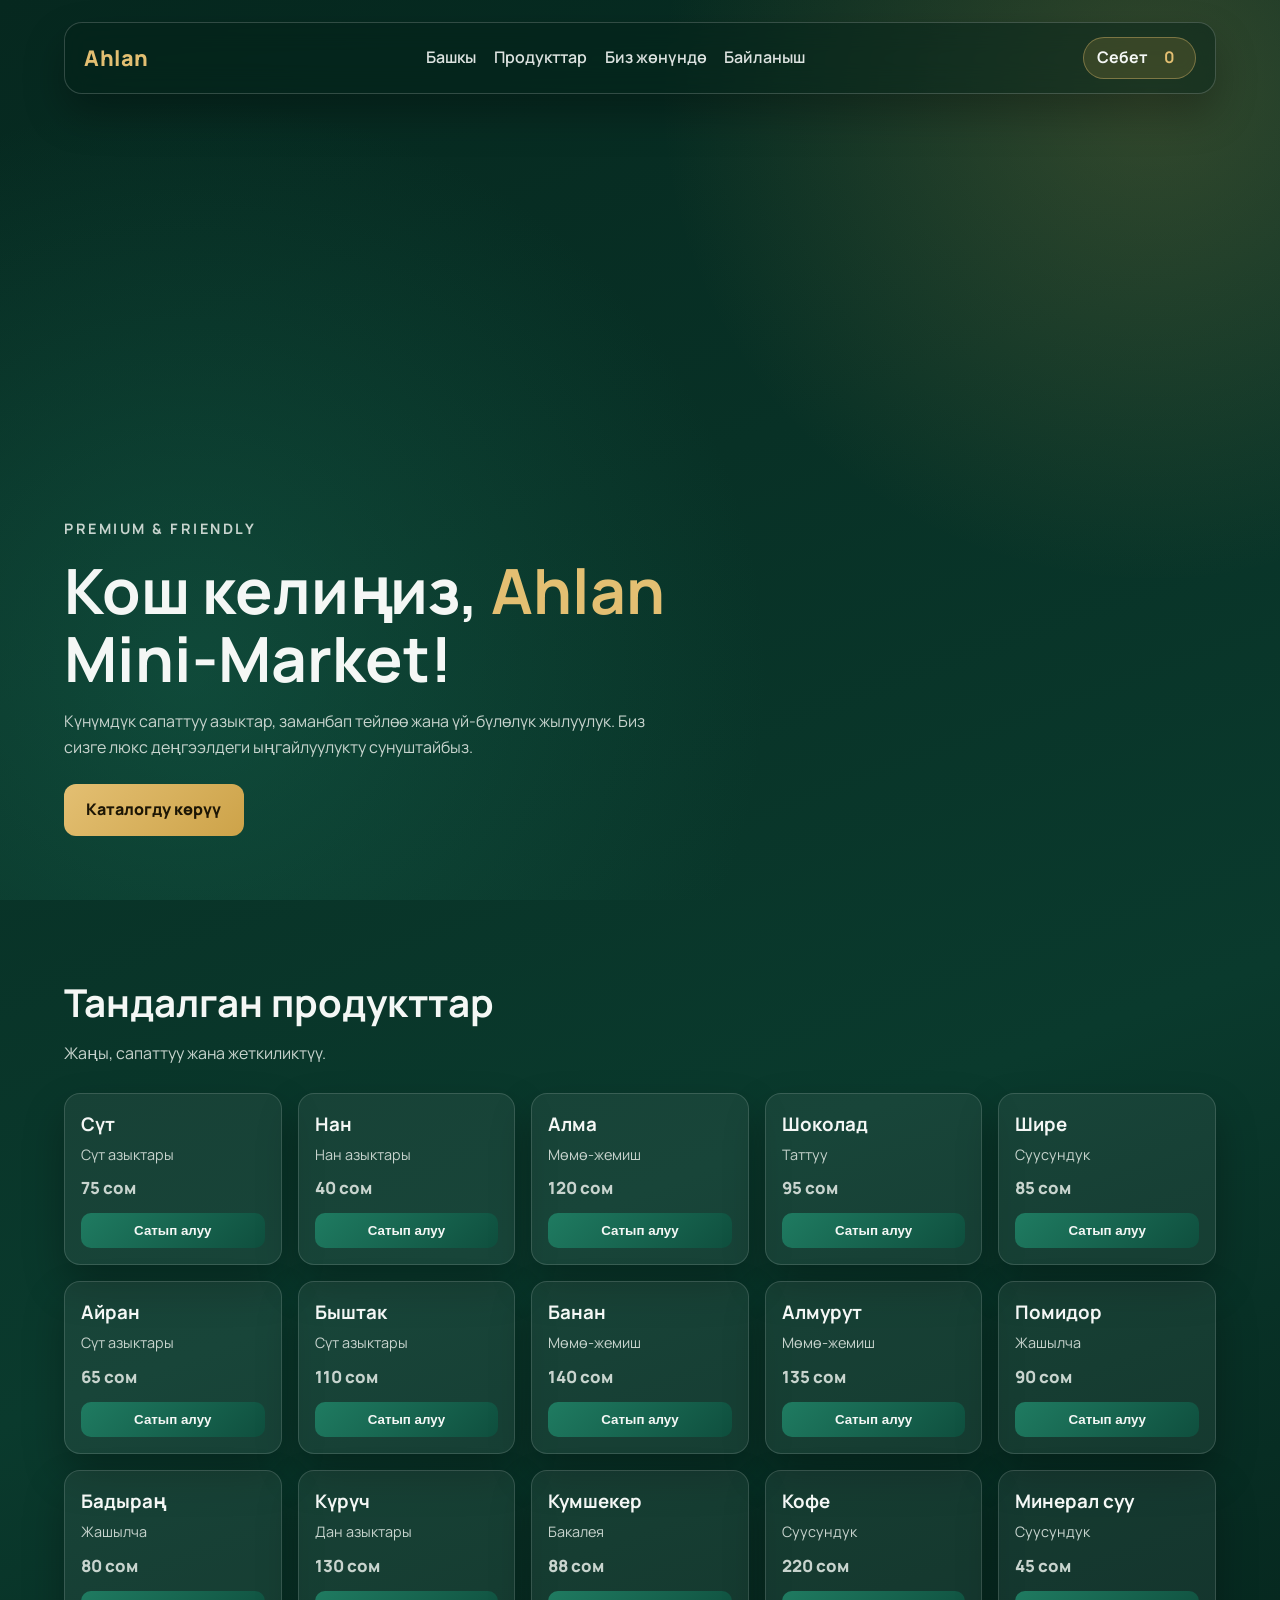
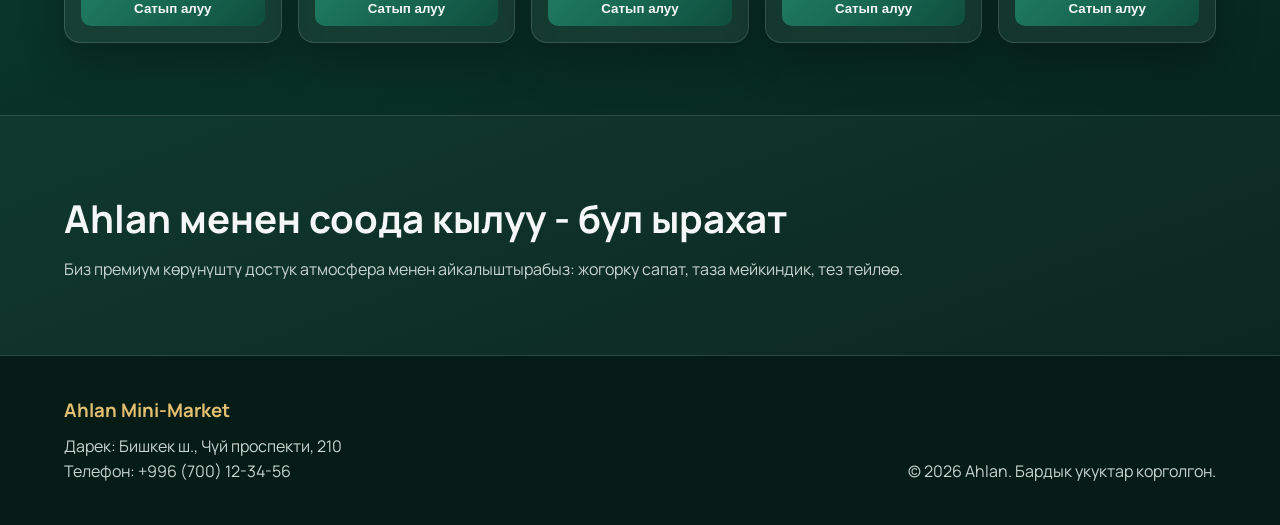
==== index.html @ 3bc0af4e "Add Ahlan Mini Market site" ====
<!DOCTYPE html>
<html lang="ky">
<head>
    <meta charset="UTF-8">
    <meta name="viewport" content="width=device-width, initial-scale=1.0">
    <title>Ahlan Mini-Market | Premium & Friendly</title>
    <meta name="description" content="Ahlan Mini-Market - сапаттуу азыктар, жагымдуу сервис, премиум тажрыйба.">
    <link rel="preconnect" href="https://fonts.googleapis.com">
    <link rel="preconnect" href="https://fonts.gstatic.com" crossorigin>
    <link href="https://fonts.googleapis.com/css2?family=Manrope:wght@400;500;700;800&display=swap" rel="stylesheet">
    <link rel="stylesheet" href="style.css">
</head>
<body>
    <header class="hero" id="home">
        <nav class="navbar">
            <div class="brand">Ahlan</div>
            <ul class="nav-links">
                <li><a href="#home">Башкы</a></li>
                <li><a href="#products">Продукттар</a></li>
                <li><a href="#about">Биз жөнүндө</a></li>
                <li><a href="#contact">Байланыш</a></li>
            </ul>
            <div class="cart-pill" aria-label="Себет">
                <span>Себет</span>
                <strong id="cartCount">0</strong>
            </div>
        </nav>

        <div class="hero-content reveal">
            <p class="eyebrow">Premium & Friendly</p>
            <h1>Кош келиңиз, <span>Ahlan</span> Mini-Market!</h1>
            <p>
                Күнүмдүк сапаттуу азыктар, заманбап тейлөө жана үй-бүлөлүк жылуулук.
                Биз сизге люкс деңгээлдеги ыңгайлуулукту сунуштайбыз.
            </p>
            <a href="#products" class="hero-btn">Каталогду көрүү</a>
        </div>
    </header>

    <main>
        <section class="products section reveal" id="products">
            <div class="section-head">
                <h2>Тандалган продукттар</h2>
                <p>Жаңы, сапаттуу жана жеткиликтүү.</p>
            </div>

            <div class="product-grid">
                <article class="product-card">
                    <h3>Сүт</h3>
                    <p class="category">Сүт азыктары</p>
                    <p class="price">75 сом</p>
                    <button class="buy-btn">Сатып алуу</button>
                </article>
                <article class="product-card">
                    <h3>Нан</h3>
                    <p class="category">Нан азыктары</p>
                    <p class="price">40 сом</p>
                    <button class="buy-btn">Сатып алуу</button>
                </article>
                <article class="product-card">
                    <h3>Алма</h3>
                    <p class="category">Мөмө-жемиш</p>
                    <p class="price">120 сом</p>
                    <button class="buy-btn">Сатып алуу</button>
                </article>
                <article class="product-card">
                    <h3>Шоколад</h3>
                    <p class="category">Таттуу</p>
                    <p class="price">95 сом</p>
                    <button class="buy-btn">Сатып алуу</button>
                </article>
                <article class="product-card">
                    <h3>Шире</h3>
                    <p class="category">Суусундук</p>
                    <p class="price">85 сом</p>
                    <button class="buy-btn">Сатып алуу</button>
                </article>

                <article class="product-card">
                    <h3>Айран</h3>
                    <p class="category">Сүт азыктары</p>
                    <p class="price">65 сом</p>
                    <button class="buy-btn">Сатып алуу</button>
                </article>
                <article class="product-card">
                    <h3>Быштак</h3>
                    <p class="category">Сүт азыктары</p>
                    <p class="price">110 сом</p>
                    <button class="buy-btn">Сатып алуу</button>
                </article>
                <article class="product-card">
                    <h3>Банан</h3>
                    <p class="category">Мөмө-жемиш</p>
                    <p class="price">140 сом</p>
                    <button class="buy-btn">Сатып алуу</button>
                </article>
                <article class="product-card">
                    <h3>Алмурут</h3>
                    <p class="category">Мөмө-жемиш</p>
                    <p class="price">135 сом</p>
                    <button class="buy-btn">Сатып алуу</button>
                </article>
                <article class="product-card">
                    <h3>Помидор</h3>
                    <p class="category">Жашылча</p>
                    <p class="price">90 сом</p>
                    <button class="buy-btn">Сатып алуу</button>
                </article>
                <article class="product-card">
                    <h3>Бадыраң</h3>
                    <p class="category">Жашылча</p>
                    <p class="price">80 сом</p>
                    <button class="buy-btn">Сатып алуу</button>
                </article>
                <article class="product-card">
                    <h3>Күрүч</h3>
                    <p class="category">Дан азыктары</p>
                    <p class="price">130 сом</p>
                    <button class="buy-btn">Сатып алуу</button>
                </article>
                <article class="product-card">
                    <h3>Кумшекер</h3>
                    <p class="category">Бакалея</p>
                    <p class="price">88 сом</p>
                    <button class="buy-btn">Сатып алуу</button>
                </article>
                <article class="product-card">
                    <h3>Кофе</h3>
                    <p class="category">Суусундук</p>
                    <p class="price">220 сом</p>
                    <button class="buy-btn">Сатып алуу</button>
                </article>
                <article class="product-card">
                    <h3>Минерал суу</h3>
                    <p class="category">Суусундук</p>
                    <p class="price">45 сом</p>
                    <button class="buy-btn">Сатып алуу</button>
                </article>
            </div>
        </section>

        <section class="about section reveal" id="about">
            <h2>Ahlan менен соода кылуу - бул ырахат</h2>
            <p>
                Биз премиум көрүнүштү достук атмосфера менен айкалыштырабыз:
                жогорку сапат, таза мейкиндик, тез тейлөө.
            </p>
        </section>
    </main>

    <footer class="footer reveal" id="contact">
        <div>
            <h3>Ahlan Mini-Market</h3>
            <p>Дарек: Бишкек ш., Чүй проспекти, 210</p>
            <p>Телефон: +996 (700) 12-34-56</p>
        </div>
        <p class="copyright">© 2026 Ahlan. Бардык укуктар корголгон.</p>
    </footer>

    <script src="index.js"></script>
</body>
</html>
---- style.css ----
:root {
    --emerald-900: #06281f;
    --emerald-800: #0a3a2d;
    --emerald-700: #0f4f3e;
    --emerald-500: #1f7b61;
    --gold-500: #cda349;
    --gold-400: #e3bf72;
    --text-light: #f4f7f5;
    --text-muted: #c8d4ce;
    --card-bg: rgba(255, 255, 255, 0.06);
    --glass-border: rgba(255, 255, 255, 0.18);
    --shadow: 0 20px 40px rgba(0, 0, 0, 0.28);
}

* {
    box-sizing: border-box;
    margin: 0;
    padding: 0;
}

html {
    scroll-behavior: smooth;
}

body {
    font-family: "Manrope", sans-serif;
    background: linear-gradient(160deg, var(--emerald-900) 0%, var(--emerald-800) 55%, #031b15 100%);
    color: var(--text-light);
    line-height: 1.6;
}

.hero {
    min-height: 100vh;
    padding: 1.2rem 5vw 4rem;
    display: flex;
    flex-direction: column;
    justify-content: space-between;
    background:
        radial-gradient(circle at 90% 10%, rgba(205, 163, 73, 0.22), transparent 35%),
        radial-gradient(circle at 15% 75%, rgba(31, 123, 97, 0.33), transparent 45%);
}

.navbar {
    position: sticky;
    top: 0;
    z-index: 100;
    margin-top: 0.2rem;
    padding: 0.85rem 1.2rem;
    border-radius: 18px;
    display: flex;
    justify-content: space-between;
    align-items: center;
    backdrop-filter: blur(14px);
    -webkit-backdrop-filter: blur(14px);
    border: 1px solid var(--glass-border);
    background: rgba(4, 32, 24, 0.45);
    box-shadow: var(--shadow);
}

.brand {
    font-size: 1.35rem;
    font-weight: 800;
    letter-spacing: 0.5px;
    color: var(--gold-400);
}

.nav-links {
    list-style: none;
    display: flex;
    gap: 1.1rem;
}

.nav-links a {
    text-decoration: none;
    color: var(--text-light);
    font-weight: 600;
    opacity: 0.9;
    transition: opacity 0.25s ease, color 0.25s ease;
}

.nav-links a:hover {
    opacity: 1;
    color: var(--gold-400);
}

.nav-links a.active-link {
    color: var(--gold-400);
}

.cart-pill {
    display: flex;
    gap: 0.55rem;
    align-items: center;
    background: rgba(205, 163, 73, 0.17);
    border: 1px solid rgba(227, 191, 114, 0.4);
    border-radius: 999px;
    padding: 0.45rem 0.85rem;
    font-weight: 700;
}

#cartCount {
    min-width: 1.5rem;
    text-align: center;
    color: var(--gold-400);
}

.hero-content {
    max-width: 680px;
    margin-top: 7rem;
}

.eyebrow {
    color: var(--gold-400);
    text-transform: uppercase;
    letter-spacing: 2.5px;
    font-weight: 700;
    margin-bottom: 1rem;
    font-size: 0.9rem;
}

.hero-content h1 {
    font-size: clamp(2rem, 5vw, 3.9rem);
    line-height: 1.1;
    margin-bottom: 1rem;
}

.hero-content h1 span {
    color: var(--gold-400);
}

.hero-content p {
    color: var(--text-muted);
    max-width: 62ch;
}

.hero-btn {
    margin-top: 1.5rem;
    display: inline-block;
    text-decoration: none;
    color: #1d1605;
    background: linear-gradient(135deg, var(--gold-400), var(--gold-500));
    padding: 0.82rem 1.4rem;
    border-radius: 12px;
    font-weight: 800;
    transition: transform 0.3s ease, box-shadow 0.3s ease;
}

.hero-btn:hover {
    transform: translateY(-3px);
    box-shadow: 0 14px 30px rgba(227, 191, 114, 0.3);
}

.section {
    padding: 4.5rem 5vw;
}

.section-head {
    margin-bottom: 1.6rem;
}

.section h2 {
    font-size: clamp(1.5rem, 3vw, 2.4rem);
    margin-bottom: 0.5rem;
}

.section p {
    color: var(--text-muted);
}

.product-grid {
    display: grid;
    grid-template-columns: repeat(auto-fit, minmax(200px, 1fr));
    gap: 1rem;
}

.product-card {
    background: var(--card-bg);
    border: 1px solid rgba(255, 255, 255, 0.14);
    border-radius: 16px;
    padding: 1rem;
    box-shadow: var(--shadow);
    transition: transform 0.3s ease, border-color 0.3s ease;
}

.product-card:hover {
    transform: scale(1.04);
    border-color: rgba(227, 191, 114, 0.5);
}

.product-card h3 {
    margin-bottom: 0.2rem;
}

.category {
    font-size: 0.9rem;
    color: #9fb4ab;
}

.price {
    color: var(--gold-400);
    font-size: 1.05rem;
    font-weight: 800;
    margin: 0.6rem 0 0.7rem;
}

.buy-btn {
    border: none;
    border-radius: 10px;
    width: 100%;
    padding: 0.62rem 0.8rem;
    font-weight: 700;
    color: var(--text-light);
    background: linear-gradient(135deg, var(--emerald-500), var(--emerald-700));
    cursor: pointer;
    transition: transform 0.25s ease, filter 0.25s ease;
}

.buy-btn:hover {
    transform: translateY(-2px);
    filter: brightness(1.12);
}

.about {
    background: rgba(255, 255, 255, 0.03);
    border-top: 1px solid rgba(255, 255, 255, 0.12);
    border-bottom: 1px solid rgba(255, 255, 255, 0.12);
}

.footer {
    padding: 2.5rem 5vw;
    display: flex;
    justify-content: space-between;
    gap: 1rem;
    flex-wrap: wrap;
    background: #041c15;
}

.footer h3 {
    color: var(--gold-400);
    margin-bottom: 0.5rem;
}

.footer p {
    color: var(--text-muted);
}

.copyright {
    align-self: flex-end;
}

.reveal {
    opacity: 0;
    transform: translateY(28px);
    transition: opacity 0.75s ease, transform 0.75s ease;
}

.reveal.show {
    opacity: 1;
    transform: translateY(0);
}

@media (max-width: 920px) {
    .navbar {
        flex-wrap: wrap;
        gap: 0.7rem;
    }

    .nav-links {
        order: 3;
        width: 100%;
        justify-content: center;
        padding-top: 0.4rem;
    }

    .hero-content {
        margin-top: 4.8rem;
    }
}

@media (max-width: 560px) {
    .hero {
        padding: 1rem 1rem 2.5rem;
    }

    .section {
        padding: 3.2rem 1rem;
    }

    .footer {
        padding: 2rem 1rem;
    }
}
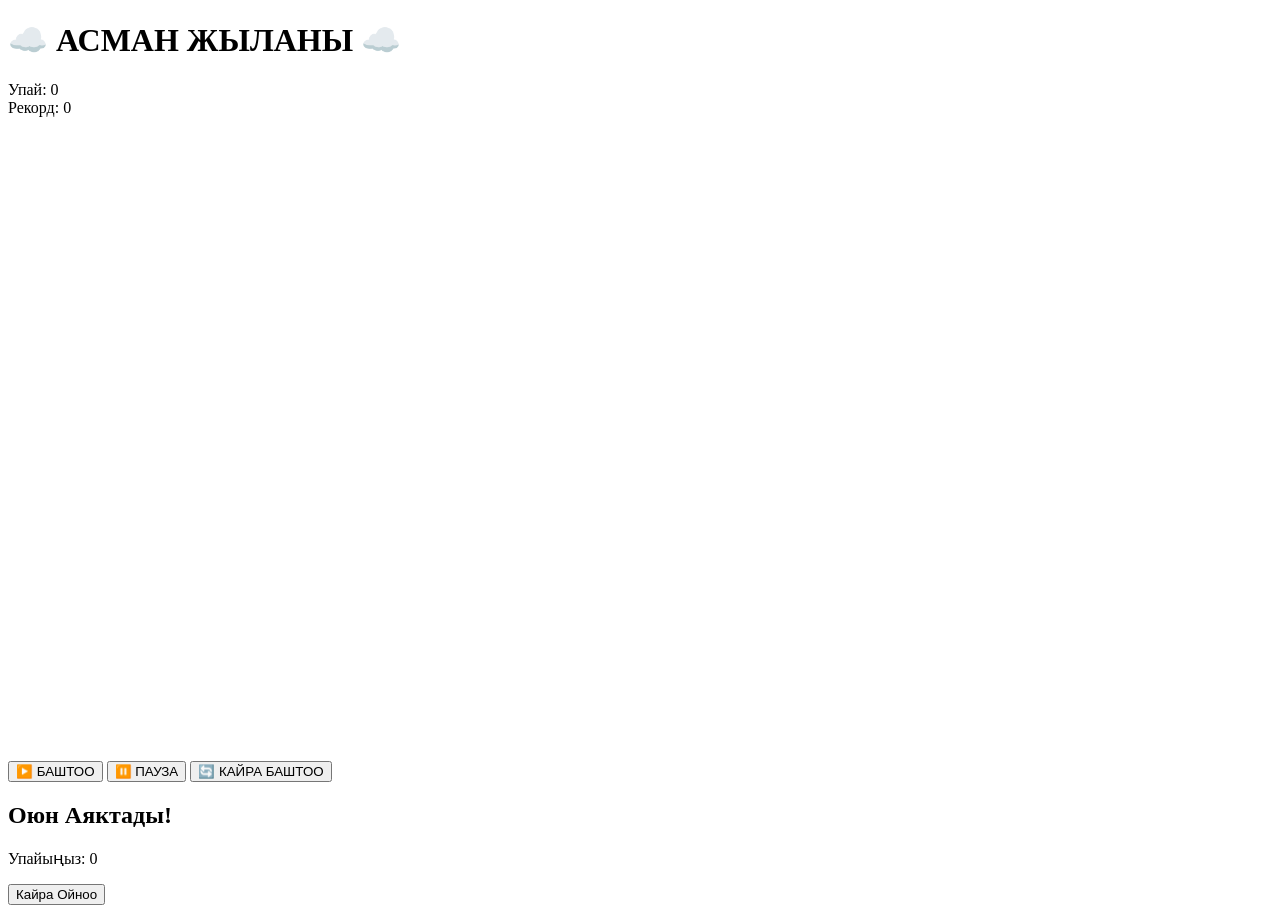
==== commit d76dae7b: "Add index.html" ====
--- a/index.html
+++ b/index.html
@@ -1,162 +1,35 @@
 <!DOCTYPE html>
 <html lang="ky">
 <head>
-    <meta charset="UTF-8">
-    <meta name="viewport" content="width=device-width, initial-scale=1.0">
-    <title>Ahlan Mini-Market | Premium & Friendly</title>
-    <meta name="description" content="Ahlan Mini-Market - сапаттуу азыктар, жагымдуу сервис, премиум тажрыйба.">
-    <link rel="preconnect" href="https://fonts.googleapis.com">
-    <link rel="preconnect" href="https://fonts.gstatic.com" crossorigin>
-    <link href="https://fonts.googleapis.com/css2?family=Manrope:wght@400;500;700;800&display=swap" rel="stylesheet">
-    <link rel="stylesheet" href="style.css">
+  <meta charset="UTF-8">
+  <meta name="viewport" content="width=device-width, initial-scale=1.0">
+  <title>☁️ АСМАН ЖЫЛАНЫ ☁️</title>
+  <link rel="stylesheet" href="style.css">
 </head>
 <body>
-    <header class="hero" id="home">
-        <nav class="navbar">
-            <div class="brand">Ahlan</div>
-            <ul class="nav-links">
-                <li><a href="#home">Башкы</a></li>
-                <li><a href="#products">Продукттар</a></li>
-                <li><a href="#about">Биз жөнүндө</a></li>
-                <li><a href="#contact">Байланыш</a></li>
-            </ul>
-            <div class="cart-pill" aria-label="Себет">
-                <span>Себет</span>
-                <strong id="cartCount">0</strong>
-            </div>
-        </nav>
+  <div class="container">
+    <h1>☁️ АСМАН ЖЫЛАНЫ ☁️</h1>
+    
+    <div class="info">
+      <div>Упай: <span id="score">0</span></div>
+      <div>Рекорд: <span id="highscore">0</span></div>
+    </div>
 
-        <div class="hero-content reveal">
-            <p class="eyebrow">Premium & Friendly</p>
-            <h1>Кош келиңиз, <span>Ahlan</span> Mini-Market!</h1>
-            <p>
-                Күнүмдүк сапаттуу азыктар, заманбап тейлөө жана үй-бүлөлүк жылуулук.
-                Биз сизге люкс деңгээлдеги ыңгайлуулукту сунуштайбыз.
-            </p>
-            <a href="#products" class="hero-btn">Каталогду көрүү</a>
-        </div>
-    </header>
+    <canvas id="gameCanvas" width="640" height="640"></canvas>
 
-    <main>
-        <section class="products section reveal" id="products">
-            <div class="section-head">
-                <h2>Тандалган продукттар</h2>
-                <p>Жаңы, сапаттуу жана жеткиликтүү.</p>
-            </div>
+    <div class="controls">
+      <button id="startBtn">▶️ БАШТОО</button>
+      <button id="pauseBtn">⏸️ ПАУЗА</button>
+      <button id="restartBtn">🔄 КАЙРА БАШТОО</button>
+    </div>
 
-            <div class="product-grid">
-                <article class="product-card">
-                    <h3>Сүт</h3>
-                    <p class="category">Сүт азыктары</p>
-                    <p class="price">75 сом</p>
-                    <button class="buy-btn">Сатып алуу</button>
-                </article>
-                <article class="product-card">
-                    <h3>Нан</h3>
-                    <p class="category">Нан азыктары</p>
-                    <p class="price">40 сом</p>
-                    <button class="buy-btn">Сатып алуу</button>
-                </article>
-                <article class="product-card">
-                    <h3>Алма</h3>
-                    <p class="category">Мөмө-жемиш</p>
-                    <p class="price">120 сом</p>
-                    <button class="buy-btn">Сатып алуу</button>
-                </article>
-                <article class="product-card">
-                    <h3>Шоколад</h3>
-                    <p class="category">Таттуу</p>
-                    <p class="price">95 сом</p>
-                    <button class="buy-btn">Сатып алуу</button>
-                </article>
-                <article class="product-card">
-                    <h3>Шире</h3>
-                    <p class="category">Суусундук</p>
-                    <p class="price">85 сом</p>
-                    <button class="buy-btn">Сатып алуу</button>
-                </article>
+    <div id="gameOver" class="overlay">
+      <h2>Оюн Аяктады!</h2>
+      <p>Упайыңыз: <span id="finalScore">0</span></p>
+      <button id="playAgain">Кайра Ойноо</button>
+    </div>
+  </div>
 
-                <article class="product-card">
-                    <h3>Айран</h3>
-                    <p class="category">Сүт азыктары</p>
-                    <p class="price">65 сом</p>
-                    <button class="buy-btn">Сатып алуу</button>
-                </article>
-                <article class="product-card">
-                    <h3>Быштак</h3>
-                    <p class="category">Сүт азыктары</p>
-                    <p class="price">110 сом</p>
-                    <button class="buy-btn">Сатып алуу</button>
-                </article>
-                <article class="product-card">
-                    <h3>Банан</h3>
-                    <p class="category">Мөмө-жемиш</p>
-                    <p class="price">140 сом</p>
-                    <button class="buy-btn">Сатып алуу</button>
-                </article>
-                <article class="product-card">
-                    <h3>Алмурут</h3>
-                    <p class="category">Мөмө-жемиш</p>
-                    <p class="price">135 сом</p>
-                    <button class="buy-btn">Сатып алуу</button>
-                </article>
-                <article class="product-card">
-                    <h3>Помидор</h3>
-                    <p class="category">Жашылча</p>
-                    <p class="price">90 сом</p>
-                    <button class="buy-btn">Сатып алуу</button>
-                </article>
-                <article class="product-card">
-                    <h3>Бадыраң</h3>
-                    <p class="category">Жашылча</p>
-                    <p class="price">80 сом</p>
-                    <button class="buy-btn">Сатып алуу</button>
-                </article>
-                <article class="product-card">
-                    <h3>Күрүч</h3>
-                    <p class="category">Дан азыктары</p>
-                    <p class="price">130 сом</p>
-                    <button class="buy-btn">Сатып алуу</button>
-                </article>
-                <article class="product-card">
-                    <h3>Кумшекер</h3>
-                    <p class="category">Бакалея</p>
-                    <p class="price">88 сом</p>
-                    <button class="buy-btn">Сатып алуу</button>
-                </article>
-                <article class="product-card">
-                    <h3>Кофе</h3>
-                    <p class="category">Суусундук</p>
-                    <p class="price">220 сом</p>
-                    <button class="buy-btn">Сатып алуу</button>
-                </article>
-                <article class="product-card">
-                    <h3>Минерал суу</h3>
-                    <p class="category">Суусундук</p>
-                    <p class="price">45 сом</p>
-                    <button class="buy-btn">Сатып алуу</button>
-                </article>
-            </div>
-        </section>
-
-        <section class="about section reveal" id="about">
-            <h2>Ahlan менен соода кылуу - бул ырахат</h2>
-            <p>
-                Биз премиум көрүнүштү достук атмосфера менен айкалыштырабыз:
-                жогорку сапат, таза мейкиндик, тез тейлөө.
-            </p>
-        </section>
-    </main>
-
-    <footer class="footer reveal" id="contact">
-        <div>
-            <h3>Ahlan Mini-Market</h3>
-            <p>Дарек: Бишкек ш., Чүй проспекти, 210</p>
-            <p>Телефон: +996 (700) 12-34-56</p>
-        </div>
-        <p class="copyright">© 2026 Ahlan. Бардык укуктар корголгон.</p>
-    </footer>
-
-    <script src="index.js"></script>
+  <script src="script.js"></script>
 </body>
-</html>+</html>
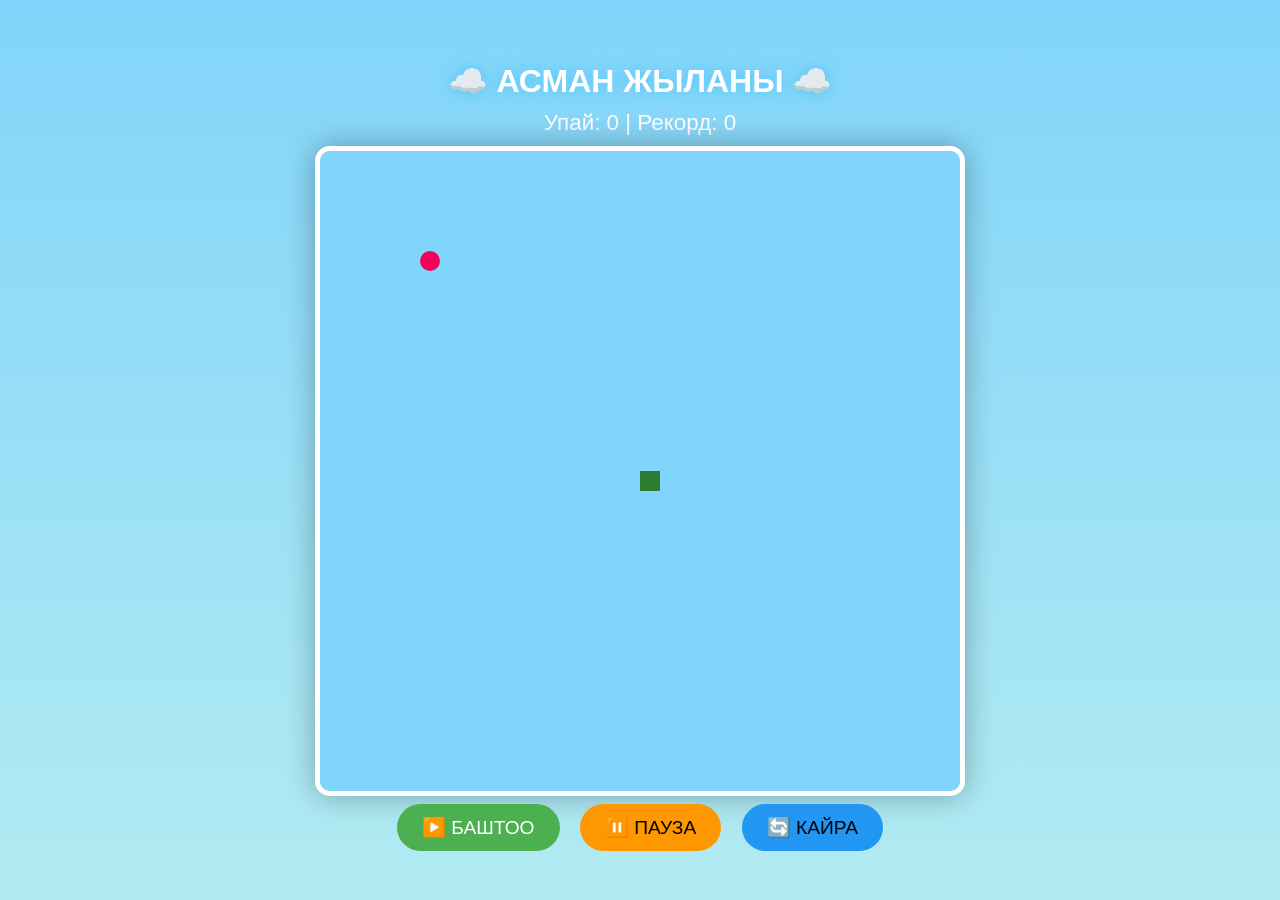
==== commit 2a140ed8: "Enhance HTML layout and add inline styles Added styles and improved layout for the game interface." ====
--- a/index.html
+++ b/index.html
@@ -3,33 +3,138 @@
 <head>
   <meta charset="UTF-8">
   <meta name="viewport" content="width=device-width, initial-scale=1.0">
-  <title>☁️ АСМАН ЖЫЛАНЫ ☁️</title>
-  <link rel="stylesheet" href="style.css">
+  <title>☁️ АСМАН ЖЫЛАНЫ</title>
+  <style>
+    body {
+      margin: 0;
+      padding: 0;
+      background: linear-gradient(180deg, #81d4fa, #b2ebf2);
+      font-family: Arial, sans-serif;
+      display: flex;
+      flex-direction: column;
+      align-items: center;
+      justify-content: center;
+      height: 100vh;
+      color: white;
+    }
+    h1 { text-shadow: 0 0 15px #4fc3f7; margin-bottom: 10px; }
+    .info { font-size: 1.4rem; margin-bottom: 10px; }
+    canvas {
+      border: 5px solid white;
+      border-radius: 15px;
+      box-shadow: 0 0 30px rgba(0,0,0,0.3);
+    }
+    .controls button {
+      padding: 12px 25px;
+      margin: 8px;
+      font-size: 1.2rem;
+      border: none;
+      border-radius: 50px;
+      cursor: pointer;
+    }
+    #startBtn { background: #4caf50; color: white; }
+    #pauseBtn { background: #ff9800; }
+    #restartBtn { background: #2196f3; }
+  </style>
 </head>
 <body>
-  <div class="container">
-    <h1>☁️ АСМАН ЖЫЛАНЫ ☁️</h1>
-    
-    <div class="info">
-      <div>Упай: <span id="score">0</span></div>
-      <div>Рекорд: <span id="highscore">0</span></div>
-    </div>
-
-    <canvas id="gameCanvas" width="640" height="640"></canvas>
-
-    <div class="controls">
-      <button id="startBtn">▶️ БАШТОО</button>
-      <button id="pauseBtn">⏸️ ПАУЗА</button>
-      <button id="restartBtn">🔄 КАЙРА БАШТОО</button>
-    </div>
-
-    <div id="gameOver" class="overlay">
-      <h2>Оюн Аяктады!</h2>
-      <p>Упайыңыз: <span id="finalScore">0</span></p>
-      <button id="playAgain">Кайра Ойноо</button>
-    </div>
+  <h1>☁️ АСМАН ЖЫЛАНЫ ☁️</h1>
+  <div class="info">
+    Упай: <span id="score">0</span> | Рекорд: <span id="highscore">0</span>
+  </div>
+  <canvas id="gameCanvas" width="640" height="640"></canvas>
+  
+  <div class="controls">
+    <button id="startBtn">▶️ БАШТОО</button>
+    <button id="pauseBtn">⏸️ ПАУЗА</button>
+    <button id="restartBtn">🔄 КАЙРА</button>
   </div>
 
-  <script src="script.js"></script>
+  <script>
+    const canvas = document.getElementById("gameCanvas");
+    const ctx = canvas.getContext("2d");
+    const scoreEl = document.getElementById("score");
+    const highscoreEl = document.getElementById("highscore");
+
+    const grid = 20;
+    let snake = [{ x: 320, y: 320 }];
+    let dx = grid, dy = 0;
+    let food = { x: 100, y: 100 };
+    let score = 0;
+    let gameInterval;
+
+    function randomFood() {
+      food.x = Math.floor(Math.random() * 32) * grid;
+      food.y = Math.floor(Math.random() * 32) * grid;
+    }
+
+    function draw() {
+      // Background
+      ctx.fillStyle = "#81d4fa";
+      ctx.fillRect(0, 0, canvas.width, canvas.height);
+
+      // Snake
+      snake.forEach((part, i) => {
+        ctx.fillStyle = i === 0 ? "#2e7d32" : "#66bb6a";
+        ctx.fillRect(part.x, part.y, grid, grid);
+      });
+
+      // Food
+      ctx.fillStyle = "#f50057";
+      ctx.beginPath();
+      ctx.arc(food.x + 10, food.y + 10, 10, 0, Math.PI * 2);
+      ctx.fill();
+    }
+
+    function move() {
+      const head = { x: snake[0].x + dx, y: snake[0].y + dy };
+
+      if (head.x < 0) head.x = canvas.width - grid;
+      if (head.x >= canvas.width) head.x = 0;
+      if (head.y < 0) head.y = canvas.height - grid;
+      if (head.y >= canvas.height) head.y = 0;
+
+      snake.unshift(head);
+
+      if (head.x === food.x && head.y === food.y) {
+        score += 10;
+        scoreEl.textContent = score;
+        randomFood();
+      } else {
+        snake.pop();
+      }
+    }
+
+    function gameLoop() {
+      move();
+      draw();
+    }
+
+    // Start Button
+    document.getElementById("startBtn").onclick = () => {
+      if (!gameInterval) {
+        randomFood();
+        gameInterval = setInterval(gameLoop, 100);
+      }
+    };
+
+    document.getElementById("pauseBtn").onclick = () => {
+      if (gameInterval) clearInterval(gameInterval);
+      gameInterval = null;
+    };
+
+    document.getElementById("restartBtn").onclick = () => location.reload();
+
+    // Keyboard
+    document.addEventListener("keydown", e => {
+      if (e.key === "ArrowUp" && dy !== grid) { dx = 0; dy = -grid; }
+      if (e.key === "ArrowDown" && dy !== -grid) { dx = 0; dy = grid; }
+      if (e.key === "ArrowLeft" && dx !== grid) { dx = -grid; dy = 0; }
+      if (e.key === "ArrowRight" && dx !== -grid) { dx = grid; dy = 0; }
+    });
+
+    // Initial draw
+    draw();
+  </script>
 </body>
 </html>
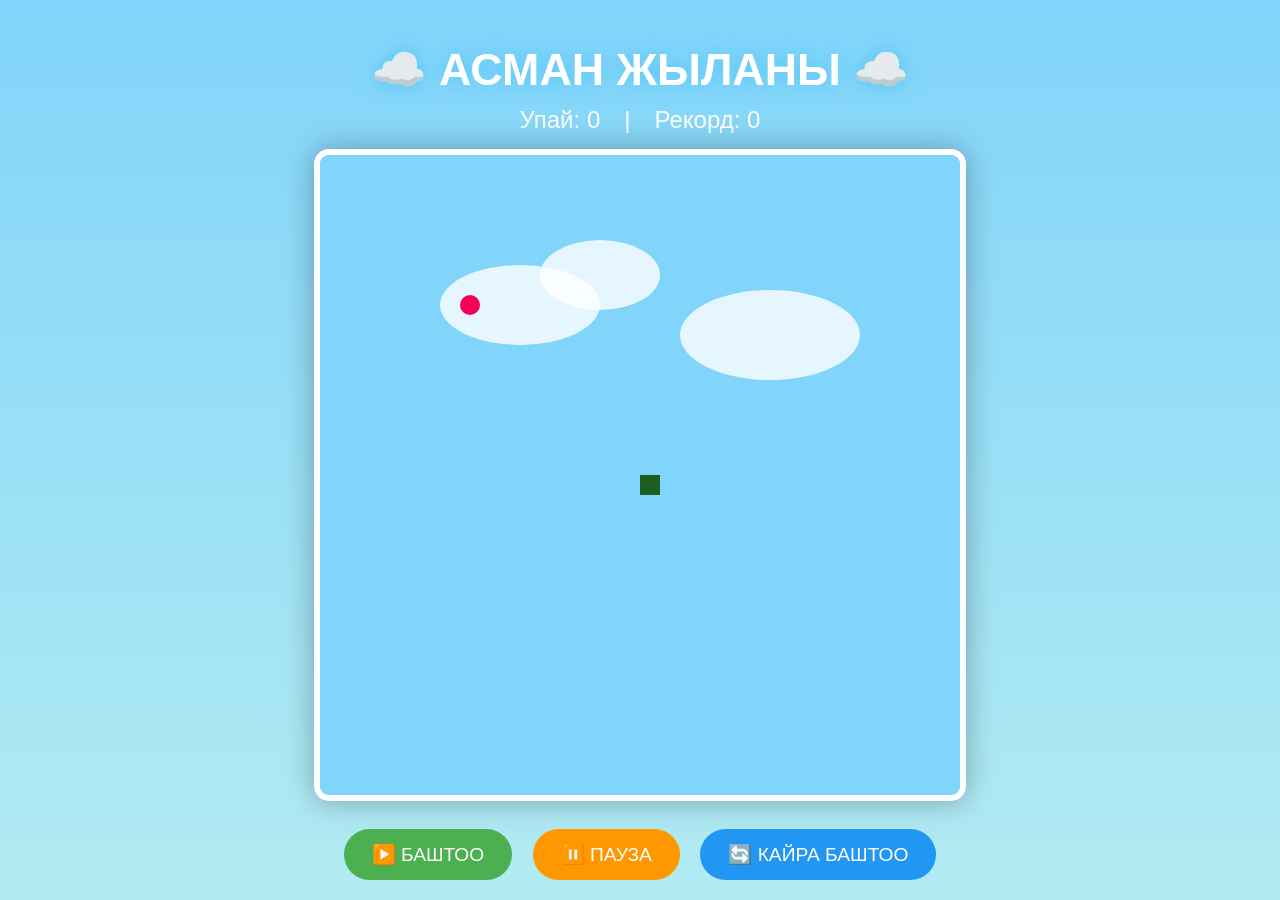
==== commit fd73c5a7: "Enhance HTML structure and styling for game" ====
--- a/index.html
+++ b/index.html
@@ -3,11 +3,10 @@
 <head>
   <meta charset="UTF-8">
   <meta name="viewport" content="width=device-width, initial-scale=1.0">
-  <title>☁️ АСМАН ЖЫЛАНЫ</title>
+  <title>☁️ АСМАН ЖЫЛАНЫ ☁️</title>
   <style>
     body {
       margin: 0;
-      padding: 0;
       background: linear-gradient(180deg, #81d4fa, #b2ebf2);
       font-family: Arial, sans-serif;
       display: flex;
@@ -15,24 +14,37 @@
       align-items: center;
       justify-content: center;
       height: 100vh;
-      color: white;
+      color: #fff;
+      text-align: center;
     }
-    h1 { text-shadow: 0 0 15px #4fc3f7; margin-bottom: 10px; }
-    .info { font-size: 1.4rem; margin-bottom: 10px; }
+    h1 {
+      font-size: 2.8rem;
+      text-shadow: 0 0 20px #4fc3f7;
+      margin-bottom: 10px;
+    }
+    .info {
+      font-size: 1.5rem;
+      margin-bottom: 15px;
+    }
     canvas {
-      border: 5px solid white;
+      border: 6px solid #fff;
       border-radius: 15px;
       box-shadow: 0 0 30px rgba(0,0,0,0.3);
+      background: #81d4fa;
     }
-    .controls button {
-      padding: 12px 25px;
+    .controls {
+      margin-top: 20px;
+    }
+    button {
+      padding: 14px 28px;
       margin: 8px;
       font-size: 1.2rem;
       border: none;
       border-radius: 50px;
       cursor: pointer;
+      color: white;
     }
-    #startBtn { background: #4caf50; color: white; }
+    #startBtn { background: #4caf50; }
     #pauseBtn { background: #ff9800; }
     #restartBtn { background: #2196f3; }
   </style>
@@ -40,14 +52,14 @@
 <body>
   <h1>☁️ АСМАН ЖЫЛАНЫ ☁️</h1>
   <div class="info">
-    Упай: <span id="score">0</span> | Рекорд: <span id="highscore">0</span>
+    Упай: <span id="score">0</span> | Рекорд: <span id="highscore">0</span>
   </div>
   <canvas id="gameCanvas" width="640" height="640"></canvas>
   
   <div class="controls">
     <button id="startBtn">▶️ БАШТОО</button>
     <button id="pauseBtn">⏸️ ПАУЗА</button>
-    <button id="restartBtn">🔄 КАЙРА</button>
+    <button id="restartBtn">🔄 КАЙРА БАШТОО</button>
   </div>
 
   <script>
@@ -58,35 +70,43 @@
 
     const grid = 20;
     let snake = [{ x: 320, y: 320 }];
-    let dx = grid, dy = 0;
-    let food = { x: 100, y: 100 };
+    let dx = grid;
+    let dy = 0;
+    let food = { x: 140, y: 140 };
     let score = 0;
-    let gameInterval;
+    let gameInterval = null;
+    let isPaused = false;
 
     function randomFood() {
       food.x = Math.floor(Math.random() * 32) * grid;
       food.y = Math.floor(Math.random() * 32) * grid;
     }
 
-    function draw() {
-      // Background
+    function drawBackground() {
       ctx.fillStyle = "#81d4fa";
       ctx.fillRect(0, 0, canvas.width, canvas.height);
+      
+      ctx.fillStyle = "rgba(255,255,255,0.8)";
+      ctx.beginPath(); ctx.ellipse(200, 150, 80, 40, 0, 0, Math.PI*2); ctx.fill();
+      ctx.beginPath(); ctx.ellipse(280, 120, 60, 35, 0, 0, Math.PI*2); ctx.fill();
+      ctx.beginPath(); ctx.ellipse(450, 180, 90, 45, 0, 0, Math.PI*2); ctx.fill();
+    }
 
-      // Snake
+    function drawSnake() {
       snake.forEach((part, i) => {
-        ctx.fillStyle = i === 0 ? "#2e7d32" : "#66bb6a";
+        ctx.fillStyle = i === 0 ? "#1b5e20" : "#4caf50";
         ctx.fillRect(part.x, part.y, grid, grid);
       });
+    }
 
-      // Food
+    function drawFood() {
       ctx.fillStyle = "#f50057";
       ctx.beginPath();
       ctx.arc(food.x + 10, food.y + 10, 10, 0, Math.PI * 2);
       ctx.fill();
     }
 
-    function move() {
+    function moveSnake() {
       const head = { x: snake[0].x + dx, y: snake[0].y + dy };
 
       if (head.x < 0) head.x = canvas.width - grid;
@@ -106,26 +126,30 @@
     }
 
     function gameLoop() {
-      move();
-      draw();
+      if (isPaused) return;
+      moveSnake();
+      drawBackground();
+      drawSnake();
+      drawFood();
     }
 
-    // Start Button
-    document.getElementById("startBtn").onclick = () => {
+    // Баскычтар
+    document.getElementById("startBtn").addEventListener("click", () => {
       if (!gameInterval) {
         randomFood();
         gameInterval = setInterval(gameLoop, 100);
       }
-    };
+    });
 
-    document.getElementById("pauseBtn").onclick = () => {
-      if (gameInterval) clearInterval(gameInterval);
-      gameInterval = null;
-    };
+    document.getElementById("pauseBtn").addEventListener("click", () => {
+      isPaused = !isPaused;
+    });
 
-    document.getElementById("restartBtn").onclick = () => location.reload();
+    document.getElementById("restartBtn").addEventListener("click", () => {
+      location.reload();
+    });
 
-    // Keyboard
+    // Клавиатура
     document.addEventListener("keydown", e => {
       if (e.key === "ArrowUp" && dy !== grid) { dx = 0; dy = -grid; }
       if (e.key === "ArrowDown" && dy !== -grid) { dx = 0; dy = grid; }
@@ -133,8 +157,10 @@
       if (e.key === "ArrowRight" && dx !== -grid) { dx = grid; dy = 0; }
     });
 
-    // Initial draw
-    draw();
+    // Биринчи сүрөт
+    drawBackground();
+    drawSnake();
+    drawFood();
   </script>
 </body>
 </html>
